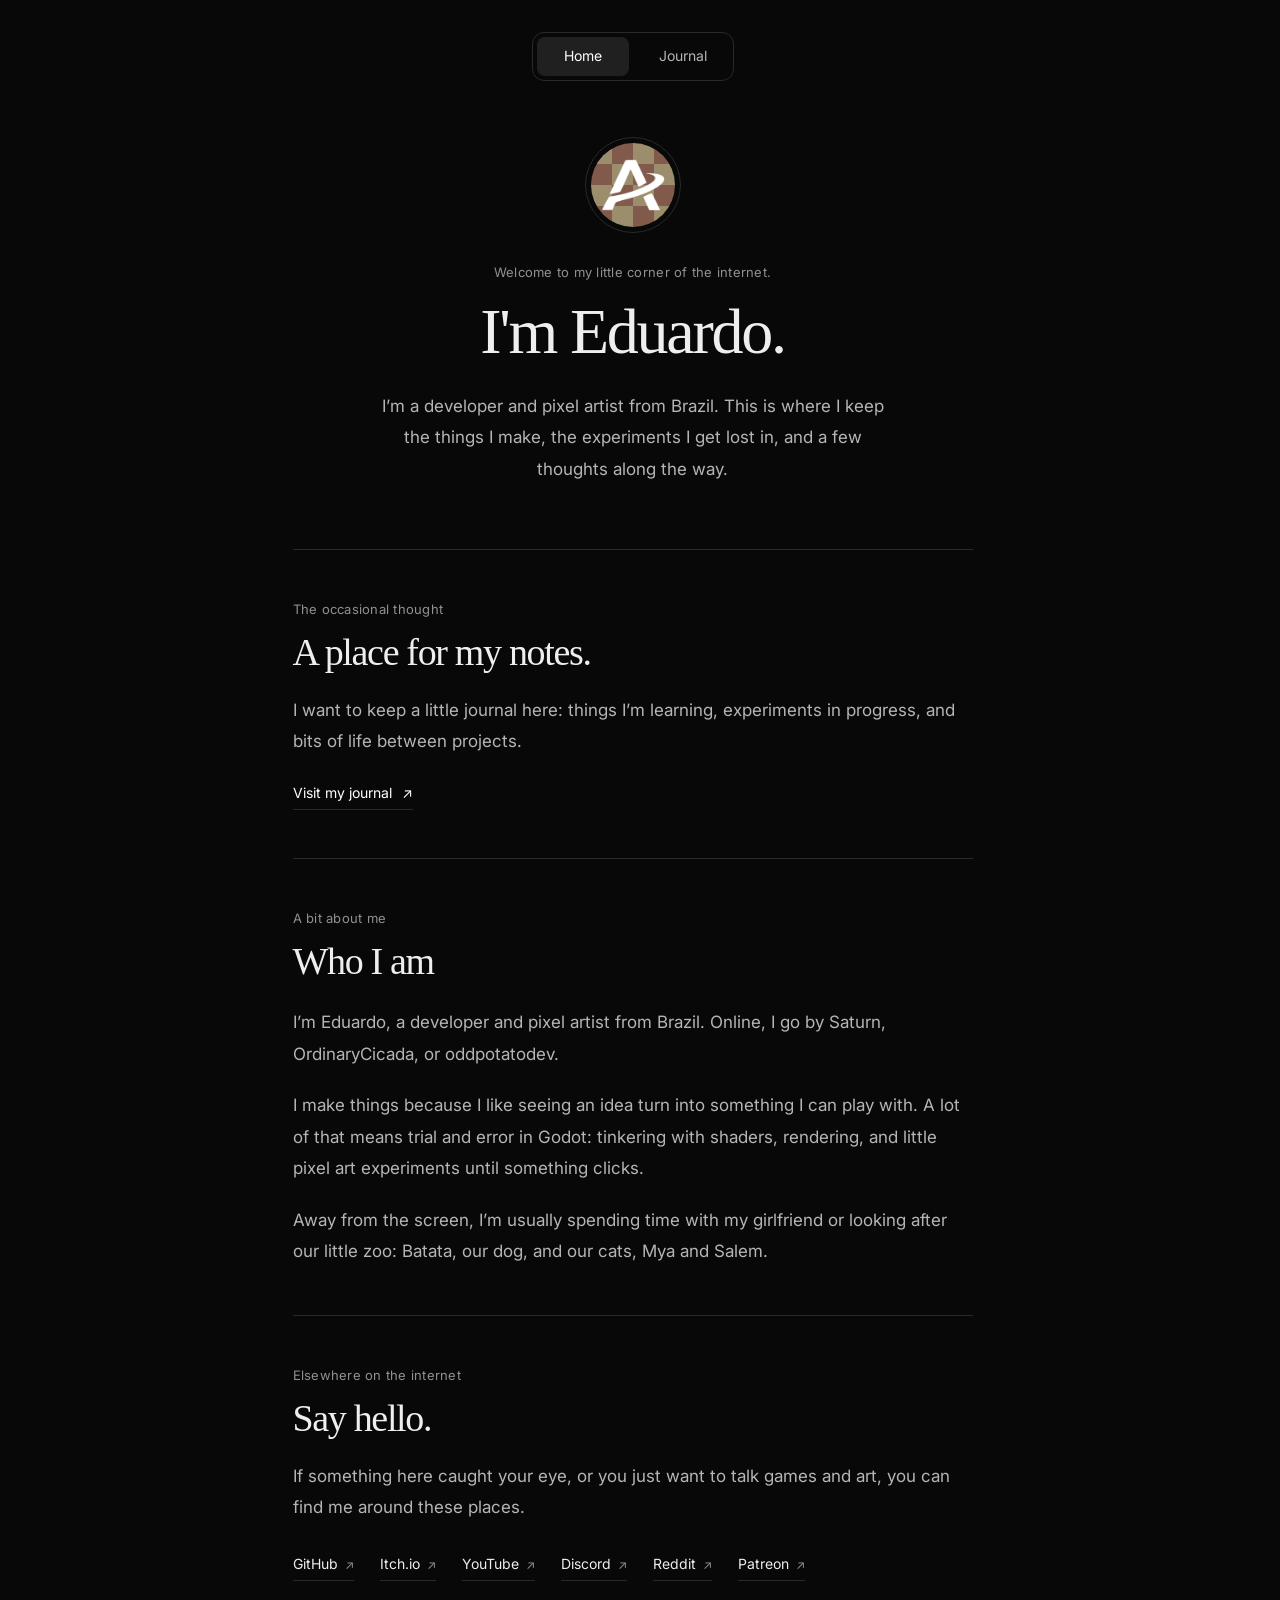
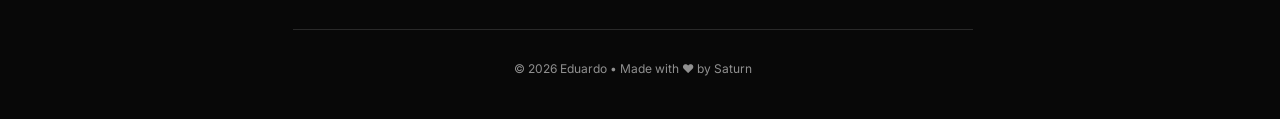
==== index.html @ 5b7c8d3e "Publish personal blog homepage and journal" ====
<!DOCTYPE html>
<html lang="en" data-theme="dark">
<head>
  <meta charset="UTF-8">
  <meta name="viewport" content="width=device-width, initial-scale=1.0">
  <meta name="description" content="My little corner of the internet. Games, pixel art, experiments, and notes from Eduardo.">
  <title>Eduardo | My little corner</title>
  <link rel="preconnect" href="https://fonts.googleapis.com">
  <link rel="preconnect" href="https://fonts.gstatic.com" crossorigin>
  <link href="https://fonts.googleapis.com/css2?family=Inter:wght@300;400;500;600&display=swap" rel="stylesheet">
  <link rel="stylesheet" href="index.css">
  <link rel="icon" type="image/png" href="ProfilePicture.png">
</head>
<body class="personal-site">
  <nav class="page-tabs" aria-label="Main navigation">
    <a href="index.html" aria-current="page">Home</a>
    <a href="blog.html">Journal</a>
  </nav>


<!-- Hero Section -->
  <header class="hero" id="hero">
    <div class="hero-content">
      <img src="ProfilePicture.png" alt="Eduardo" class="hero-portrait" width="96" height="96">
      <p class="hero-greeting">Welcome to my little corner of the internet.</p>
      <h1 class="hero-title">I'm Eduardo.</h1>
      <p class="hero-subtitle">I’m a developer and pixel artist from Brazil. This is where I keep the things I make, the experiments I get lost in, and a few thoughts along the way.</p>
    </div>

  </header>

  <section class="section journal-preview" id="blog-preview">
    <p class="section-label">The occasional thought</p>
    <h2 class="section-title">A place for my notes.</h2>
    <p class="journal-copy">I want to keep a little journal here: things I’m learning, experiments in progress, and bits of life between projects.</p>
    <a href="blog.html" class="journal-link">Visit my journal <span aria-hidden="true">↗</span></a>
  </section>

  <!-- About Section -->
  <section class="section personal-about" id="about" aria-labelledby="about-title">
    <div class="personal-about-heading">
      <div>
        <p class="section-label">A bit about me</p>
        <h2 class="section-title" id="about-title">Who I am</h2>
      </div>
    </div>
    <div class="personal-about-copy">
      <p>I’m Eduardo, a developer and pixel artist from Brazil. Online, I go by Saturn, OrdinaryCicada, or oddpotatodev.</p>
      <p>I make things because I like seeing an idea turn into something I can play with. A lot of that means trial and error in Godot: tinkering with shaders, rendering, and little pixel art experiments until something clicks.</p>
      <p>Away from the screen, I’m usually spending time with my girlfriend or looking after our little zoo: Batata, our dog, and our cats, Mya and Salem.</p>
    </div>
  </section>

  <!-- Contact Section -->
  <section class="section personal-contact" id="contact" aria-labelledby="contact-title">
    <p class="section-label">Elsewhere on the internet</p>
    <h2 class="section-title" id="contact-title">Say hello.</h2>
    <p class="personal-contact-copy">If something here caught your eye, or you just want to talk games and art, you can find me around these places.</p>
    <ul class="personal-socials" aria-label="Find Eduardo online">
      <li><a href="https://github.com/AtSaturn-Dev" target="_blank" rel="noopener noreferrer">GitHub <span aria-hidden="true">↗</span></a></li>
      <li><a href="https://oddpotatodev.itch.io/" target="_blank" rel="noopener noreferrer">Itch.io <span aria-hidden="true">↗</span></a></li>
      <li><a href="https://www.youtube.com/@AtPlayerSaturn" target="_blank" rel="noopener noreferrer">YouTube <span aria-hidden="true">↗</span></a></li>
      <li><a href="https://discord.com/invite/t6bw2pAD5m" target="_blank" rel="noopener noreferrer">Discord <span aria-hidden="true">↗</span></a></li>
      <li><a href="https://www.reddit.com/user/Ordinary-Cicada5991/" target="_blank" rel="noopener noreferrer">Reddit <span aria-hidden="true">↗</span></a></li>
      <li><a href="https://www.patreon.com/c/SaturnsMind" target="_blank" rel="noopener noreferrer">Patreon <span aria-hidden="true">↗</span></a></li>
    </ul>
  </section>

  <!-- Footer -->
  <footer class="footer">
    <p class="footer-text">© 2026 Eduardo • Made with ❤︎ by Saturn</p>
  </footer>

</body>
</html>
---- index.css ----
/* A personal journal, with a shared centered reading column. */
:root {
  color-scheme: dark;
  --bg: #080808;
  --text-primary: #eeeeee;
  --text-secondary: #b5b5b5;
  --text-muted: #909090;
  --border: #292929;
  --accent: #ffffff;
}
*, *::before, *::after { box-sizing: border-box; margin: 0; padding: 0; }
html { scroll-behavior: smooth; scrollbar-gutter: stable; }
body {
  background: var(--bg);
  color: var(--text-primary);
  font-family: 'Inter', -apple-system, BlinkMacSystemFont, 'Segoe UI', sans-serif;
  font-size: 16px;
  line-height: 1.75;
  -webkit-font-smoothing: antialiased;
}
a { color: inherit; text-underline-offset: 5px; }
a:focus-visible { outline: 2px solid var(--accent); outline-offset: 6px; border-radius: 2px; }
a:hover { color: var(--accent); }
.hero, .section, .footer {
  width: min(100% - 48px, 680px);
  margin-inline: auto;
}
.hero {
  padding: 88px 0 64px;
  text-align: center;
}
.hero-content { display: flex; flex-direction: column; align-items: center; }
.hero-portrait {
  width: 96px;
  height: 96px;
  object-fit: cover;
  border-radius: 50%;
  border: 1px solid var(--border);
  padding: 5px;
  margin-bottom: 28px;
}
.hero-greeting, .section-label {
  color: var(--text-muted);
  font-size: 13px;
  font-weight: 400;
  letter-spacing: .02em;
}
.hero-title, .section-title {
  font-family: Georgia, 'Times New Roman', serif;
  font-weight: 400;
  letter-spacing: -.035em;
  line-height: 1.15;
}
.hero-title { font-size: clamp(44px, 7vw, 64px); margin: 12px 0 22px; }
.hero-subtitle { max-width: 520px; color: var(--text-secondary); font-size: 17px; line-height: 1.85; }
.section { padding: 48px 0; border-top: 1px solid var(--border); }
.section-label { margin-bottom: 10px; }
.section-title { font-size: clamp(30px, 4vw, 38px); }
.journal-copy, .journal-intro, .personal-about-copy, .personal-contact-copy {
  color: var(--text-secondary);
  font-size: 17px;
  line-height: 1.85;
}
.journal-copy, .journal-intro, .personal-contact-copy { margin-top: 20px; }
.journal-link {
  display: inline-flex;
  gap: 10px;
  align-items: center;
  margin-top: 24px;
  color: var(--accent);
  font-size: 14px;
  text-decoration: none;
  border-bottom: 1px solid var(--border);
  padding-bottom: 3px;
}
.journal-link:hover { border-color: var(--accent); }
.personal-about-heading { margin-bottom: 24px; }
.personal-about-copy p + p { margin-top: 20px; }
.personal-socials {
  display: flex;
  flex-wrap: wrap;
  gap: 12px 26px;
  list-style: none;
  margin-top: 24px;
}
.personal-socials a {
  display: inline-flex;
  gap: 7px;
  align-items: center;
  font-size: 14px;
  text-decoration: none;
  border-bottom: 1px solid var(--border);
  padding-block: 4px;
}
.personal-socials a:hover { border-color: var(--accent); }
.personal-socials a span { color: var(--text-muted); font-size: 12px; }
.footer { padding: 28px 0 40px; border-top: 1px solid var(--border); text-align: center; }
.footer-text { color: var(--text-muted); font-size: 12px; }
@media (max-width: 600px) {
  .hero, .section, .footer { width: calc(100% - 40px); }
  .hero { padding: 56px 0 40px; }
  .hero-portrait { width: 80px; height: 80px; margin-bottom: 24px; }
  .section { padding-block: 36px; }
  .hero-subtitle, .journal-copy, .journal-intro, .personal-about-copy, .personal-contact-copy { font-size: 16px; }
  .personal-socials { gap: 12px 22px; }
}
@media (prefers-reduced-motion: reduce) { html { scroll-behavior: auto; } }

/* Simple page tabs, kept in the document flow. */
.page-tabs {
  display: flex;
  justify-content: center;
  gap: 8px;
  width: fit-content;
  margin: 32px auto 0;
  padding: 4px;
  border: 1px solid var(--border);
  border-radius: 12px;
}
.page-tabs a {
  padding: 7px 20px;
  border-radius: 8px;
  color: var(--text-secondary);
  font-size: 14px;
  text-decoration: none;
  min-width: 92px;
  text-align: center;
}
.page-tabs a:hover { color: var(--text-primary); background: #151515; }
.page-tabs a[aria-current="page"] { color: var(--accent); background: #202020; }
.hero { padding-top: 56px; }
@media (max-width: 600px) {
  .page-tabs { margin-top: 24px; }
  .hero { padding-top: 40px; }
}

/* Journal entries and long-form reading. */
.entry-meta { color: var(--text-muted); font-size: 12px; margin-bottom: 12px; }
.journal-entry { padding-top: 16px; }
.entry-title, .post-title, .post-body h2, .post-body h3 {
  font-family: Georgia, 'Times New Roman', serif;
  font-weight: 400;
  line-height: 1.25;
  letter-spacing: -.025em;
  color: var(--text-primary);
}
.entry-title { font-size: clamp(26px, 4vw, 32px); }
.entry-title a { text-decoration: none; }
.entry-title a:hover { text-decoration: underline; }
.journal-post { width: min(100% - 48px, 680px); margin: 56px auto 64px; }
.post-back { display: inline-block; color: var(--text-secondary); font-size: 13px; margin-bottom: 32px; text-decoration: none; }
.post-title { font-size: clamp(34px, 5vw, 48px); margin: 14px 0 24px; overflow-wrap: break-word; }
.post-lede { font-size: 18px; line-height: 1.8; color: var(--text-secondary); }
.post-contents { display: flex; flex-wrap: wrap; gap: 8px 20px; padding: 24px 0; margin: 32px 0; border-block: 1px solid var(--border); font-size: 12px; color: var(--text-secondary); }
.post-body { color: var(--text-secondary); font-size: 17px; line-height: 1.85; overflow-wrap: break-word; }
.post-body p { margin: 20px 0; }
.post-body h2 { margin: 48px 0 20px; font-size: 30px; scroll-margin-top: 24px; }
.post-body h3 { margin: 32px 0 16px; font-size: 24px; }
.post-body a { color: var(--accent); }
.post-body code { font: .82em/1.6 ui-monospace, Consolas, monospace; color: var(--text-primary); }
.post-body p code, .post-body li code { background: #171717; padding: 2px 5px; border-radius: 4px; }
.post-body pre { max-width: 100%; overflow-x: auto; padding: 22px; margin: 28px 0; border: 1px solid var(--border); border-radius: 8px; background: #111111; line-height: 1.6; }
.post-body pre code { font-size: 13px; }
.post-body figure { margin: 32px 0; }
.post-body svg { display: block; width: 100%; height: auto; background: #151515; border: 1px solid var(--border); border-radius: 8px; font: 15px 'Inter', sans-serif; }
.post-body svg text { fill: var(--text-primary); }
.post-body figcaption { font-size: 12px; line-height: 1.7; margin-top: 12px; color: var(--text-muted); }
.post-body .table-wrap { max-width: 100%; overflow-x: auto; margin: 24px 0; }
.post-body table { width: 100%; min-width: 480px; border-collapse: collapse; font-size: 13px; line-height: 1.7; }
.post-body th, .post-body td { text-align: left; vertical-align: top; padding: 12px; border-bottom: 1px solid var(--border); }
.post-body th { color: var(--text-primary); font-weight: 500; }
.post-body ol { padding-left: 24px; }
.post-body li { margin: 16px 0; }
.post-end { margin-top: 48px; border-top: 1px solid var(--border); padding-top: 24px; }
.post-end p { color: var(--text-muted); font-size: 12px; }
@media (max-width: 600px) {
  .journal-post { width: calc(100% - 40px); margin-top: 40px; }
  .post-body, .post-lede { font-size: 16px; }
  .post-body h2 { font-size: 26px; }
  .post-body pre { padding: 16px; }
}

.post-screenshot img {
  display: block;
  width: 100%;
  height: auto;
  border: 1px solid var(--border);
  border-radius: 8px;
}
.post-screenshot a { display: block; border-radius: 8px; }

/* Article navigation, code, and explanatory diagrams. */
.journal-post { position: relative; }
.post-sidebar { margin: 28px 0; }
.post-breadcrumbs { display: flex; flex-direction: column; gap: 8px; padding-left: 14px; border-left: 1px solid var(--border); font-size: 12px; }
.post-breadcrumbs a { color: var(--text-muted); text-decoration: none; }
.post-breadcrumbs a:hover, .post-breadcrumbs [aria-current] { color: var(--accent); }
.post-outline { margin-top: 28px; }
.post-outline summary { font-size: 12px; color: var(--text-muted); cursor: pointer; }
.post-contents { flex-direction: column; gap: 0; border: 0; border-left: 1px solid var(--border); padding: 0; margin: 14px 0 0; }
.post-contents a { padding: 6px 14px; border-left: 2px solid transparent; margin-left: -1px; line-height: 1.5; text-decoration: none; }
.post-contents a:hover { color: var(--accent); }
.post-contents a[aria-current="location"] { border-left-color: var(--accent); color: var(--accent); }
@media (min-width: 1180px) {
  .post-sidebar { position: absolute; right: calc(100% + 48px); top: 0; bottom: 0; width: 174px; margin: 0; }
  .post-sidebar-inner { position: sticky; top: 32px; max-height: calc(100svh - 64px); overflow-y: auto; scrollbar-width: thin; }
}
@media (max-width: 1179px) {
  .post-breadcrumbs { flex-direction: row; flex-wrap: wrap; padding: 0; border: 0; }
  .post-breadcrumbs > * + *::before { content: '/'; margin-right: 8px; color: var(--text-muted); }
  .post-contents { max-height: 240px; overflow-y: auto; }
}
.code-block { margin: 28px 0; background: #0e0e0e; border: 1px solid var(--border); border-radius: 10px; overflow: hidden; }
.code-label { padding: 10px 18px; background: #131313; border-bottom: 1px solid var(--border); color: #a6a6a6; font: 12px/1.6 ui-monospace, Consolas, monospace; }
.post-body .code-block pre { margin: 0; border: 0; border-radius: 0; background: transparent; padding: 20px; tab-size: 4; }
.post-body pre code { font-size: 13px; line-height: 1.75; color: #dddddd; }
.syntax-comment { color: #929292; font-style: italic; }
.syntax-keyword { color: #d0b9dc; }
.syntax-function { color: #b9d3db; }
.syntax-number { color: #dcc6a9; }
.syntax-string { color: #c7d2b5; }
.syntax-constant { color: #d5c9e5; }
.syntax-operator { color: #b3b3b3; }
.diagram-frame { overflow-x: auto; border: 1px solid var(--border); border-radius: 10px; background: #0e0e0e; padding: 16px; }
.post-body svg.post-diagram {
  --diagram-panel: #171717;
  --diagram-border: #454545;
  --diagram-line: #d1d1d1;
  --diagram-muted: #757575;
  width: 100%; min-width: 560px; background: transparent; border: 0; border-radius: 0;
  font: 15px 'Inter', sans-serif;
}
.post-body svg.post-diagram text { fill: #c9c9c9; }
.post-body svg.post-diagram rect { rx: 10px; }
.post-body figcaption { padding-inline: 2px; color: #969696; }
.post-body p code, .post-body li code { background: #151515; border: 1px solid #252525; }
.post-body th { background: #111111; }
@media (max-width: 600px) { .post-body .code-block pre { padding: 16px; } .diagram-frame { padding: 10px; } }

.post-header .post-screenshot { margin-top: 32px; }
.post-header .post-screenshot figcaption { margin-top: 12px; color: var(--text-muted); font-size: 12px; line-height: 1.7; }
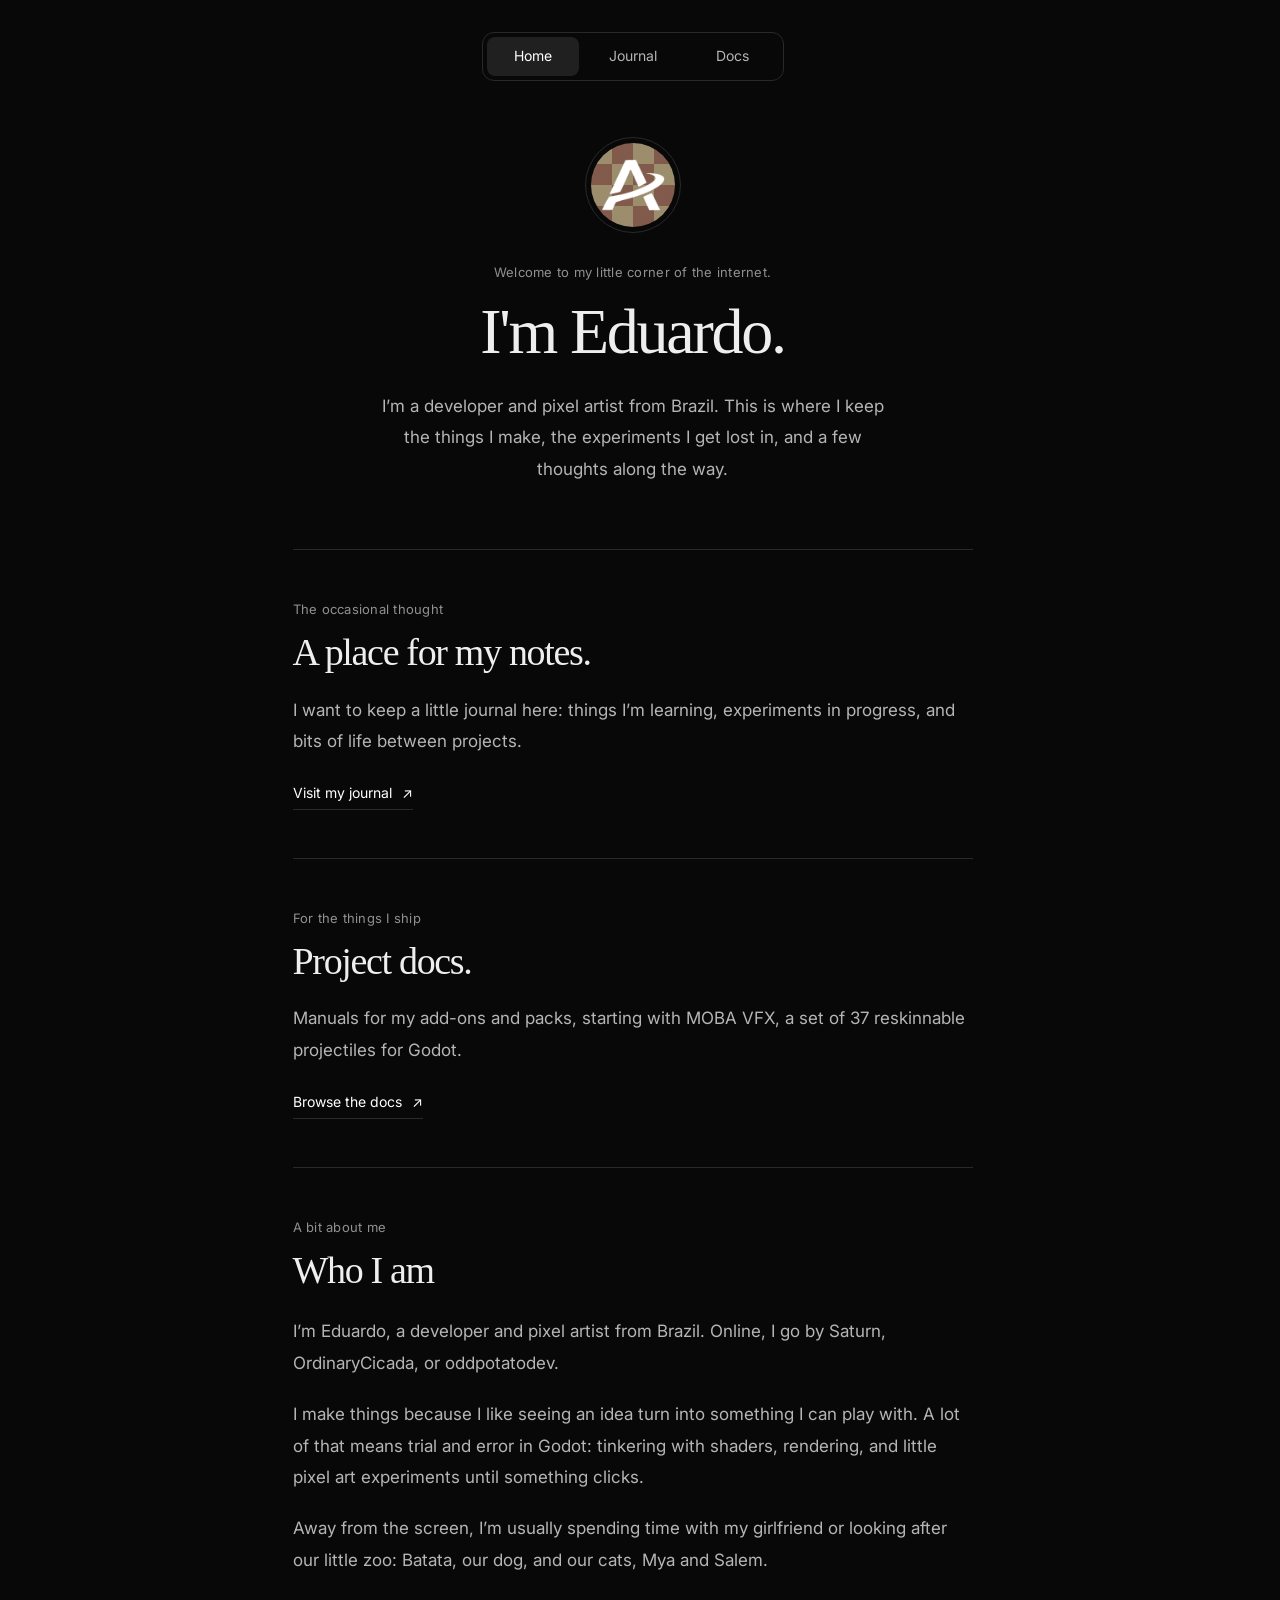
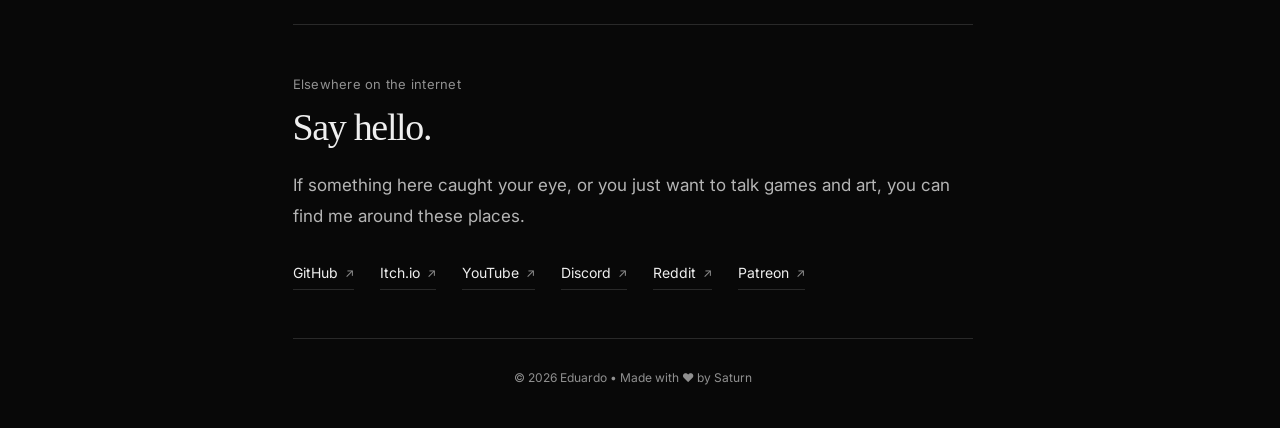
==== commit 4287c3c1: "[ADD] - Docs tab and the moba vfx docs page" ====
--- a/index.html
+++ b/index.html
@@ -15,6 +15,7 @@
   <nav class="page-tabs" aria-label="Main navigation">
     <a href="index.html" aria-current="page">Home</a>
     <a href="blog.html">Journal</a>
+    <a href="docs.html">Docs</a>
   </nav>
 
 
@@ -34,6 +35,13 @@
     <h2 class="section-title">A place for my notes.</h2>
     <p class="journal-copy">I want to keep a little journal here: things I’m learning, experiments in progress, and bits of life between projects.</p>
     <a href="blog.html" class="journal-link">Visit my journal <span aria-hidden="true">↗</span></a>
+  </section>
+
+  <section class="section journal-preview" id="docs-preview">
+    <p class="section-label">For the things I ship</p>
+    <h2 class="section-title">Project docs.</h2>
+    <p class="journal-copy">Manuals for my add-ons and packs, starting with MOBA VFX, a set of 37 reskinnable projectiles for Godot.</p>
+    <a href="docs.html" class="journal-link">Browse the docs <span aria-hidden="true">↗</span></a>
   </section>
 
   <!-- About Section -->
--- a/index.css
+++ b/index.css
@@ -239,3 +239,50 @@
 
 .post-header .post-screenshot { margin-top: 32px; }
 .post-header .post-screenshot figcaption { margin-top: 12px; color: var(--text-muted); font-size: 12px; line-height: 1.7; }
+
+/* Project docs: hub cards, clips, notes and reference lists. */
+.doc-card { padding-top: 16px; }
+.doc-card-media { display: block; margin-bottom: 24px; }
+.doc-card video, .doc-clips video, .post-header .post-screenshot video {
+  display: block;
+  width: 100%;
+  height: auto;
+  aspect-ratio: 16 / 9;
+  background: #111111;
+  border: 1px solid var(--border);
+  border-radius: 8px;
+}
+.doc-clips { display: grid; grid-template-columns: repeat(2, minmax(0, 1fr)); gap: 16px; margin: 32px 0; }
+.doc-clips figure { margin: 0; }
+.doc-clips figcaption { margin-top: 8px; }
+.post-body ul { padding-left: 24px; }
+.post-body ul li, .post-body ol li { margin: 10px 0; }
+.post-body strong { color: var(--text-primary); font-weight: 500; }
+.post-body kbd {
+  font: 12px/1 ui-monospace, Consolas, monospace;
+  color: var(--text-primary);
+  background: #151515;
+  border: 1px solid #333333;
+  border-bottom-width: 2px;
+  border-radius: 4px;
+  padding: 2px 6px;
+}
+.post-body td code { white-space: nowrap; }
+.post-body .doc-archetypes td:first-child { white-space: nowrap; }
+.doc-tag {
+  display: inline-block;
+  margin-left: 6px;
+  padding: 0 6px;
+  border: 1px solid #3a3a3a;
+  border-radius: 999px;
+  color: var(--text-muted);
+  font-size: 11px;
+  line-height: 1.6;
+}
+.doc-note { padding: 16px 20px; border-left: 2px solid var(--accent); background: #101010; border-radius: 0 8px 8px 0; }
+.doc-faq dt { margin-top: 24px; color: var(--text-primary); font-weight: 500; }
+.doc-faq dd { margin-top: 6px; }
+@media (max-width: 600px) {
+  .doc-clips { grid-template-columns: 1fr; }
+  .post-body td code { white-space: normal; overflow-wrap: anywhere; }
+}
